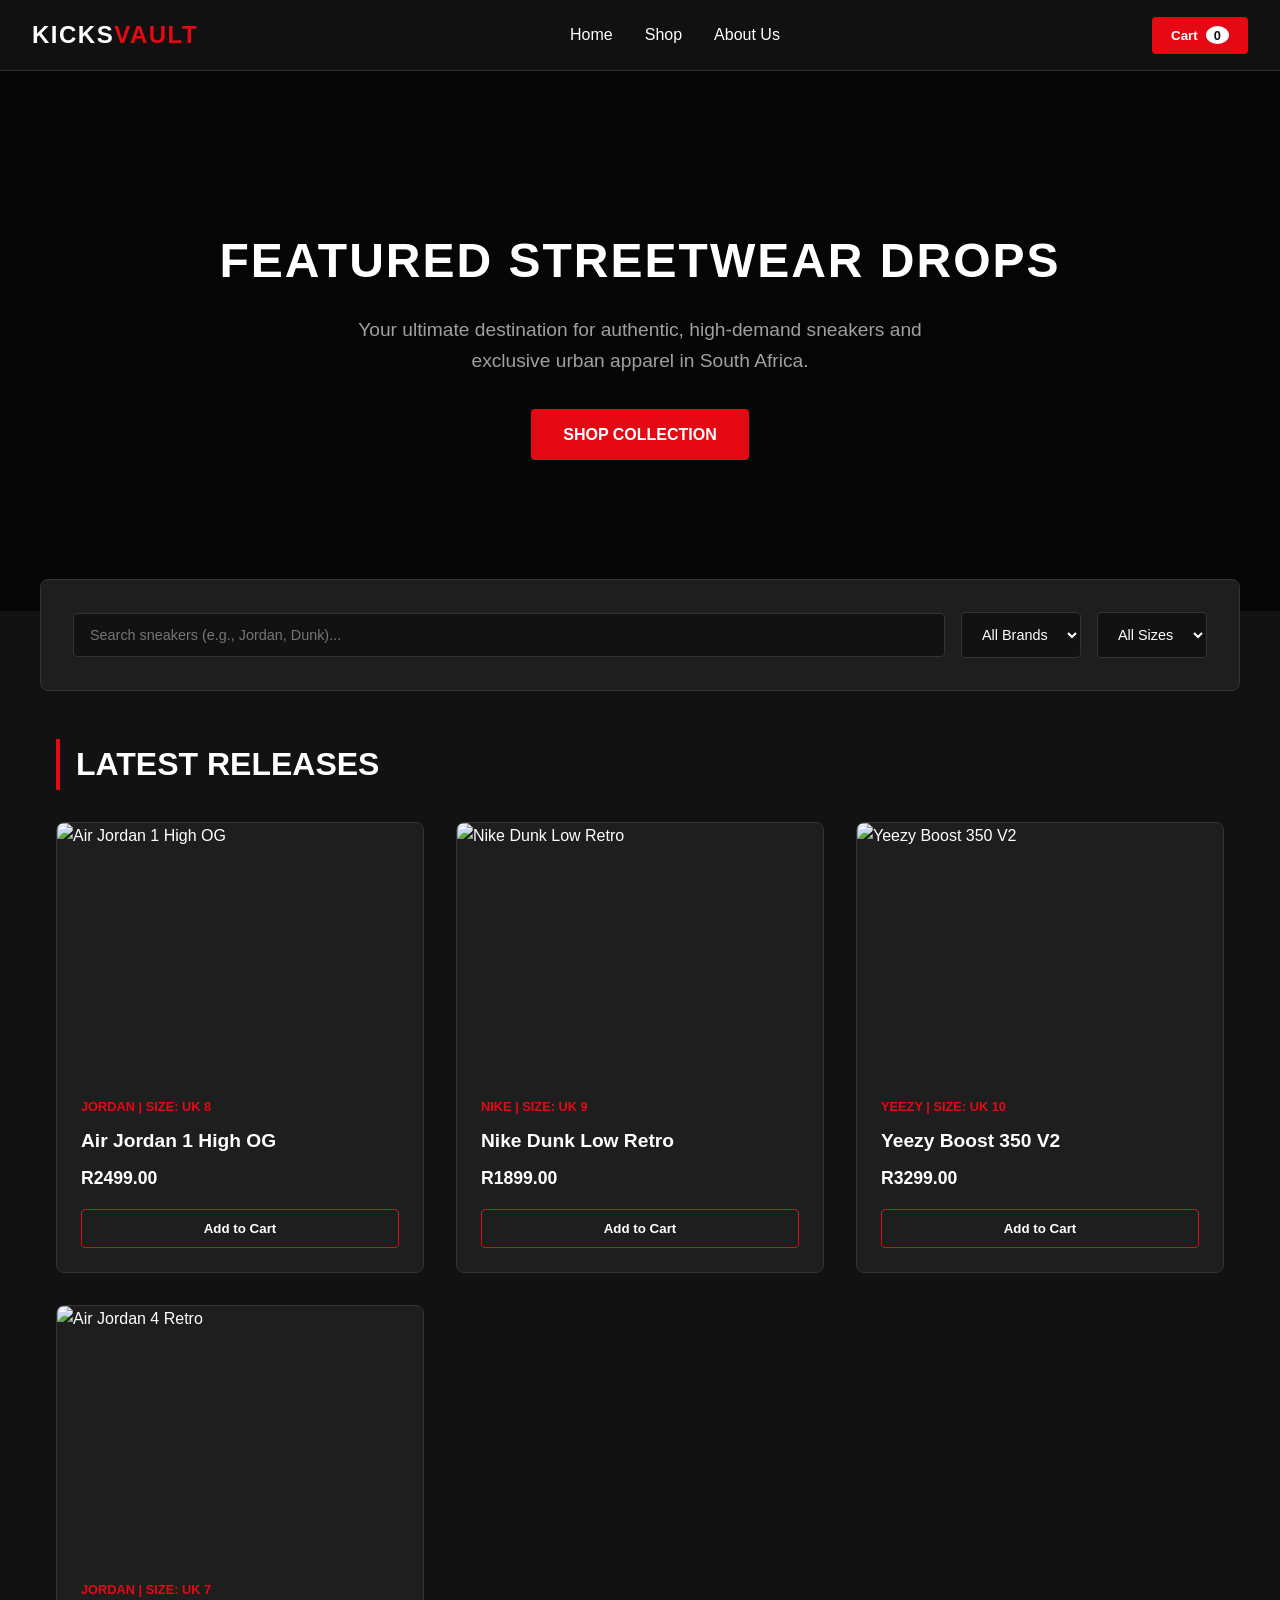
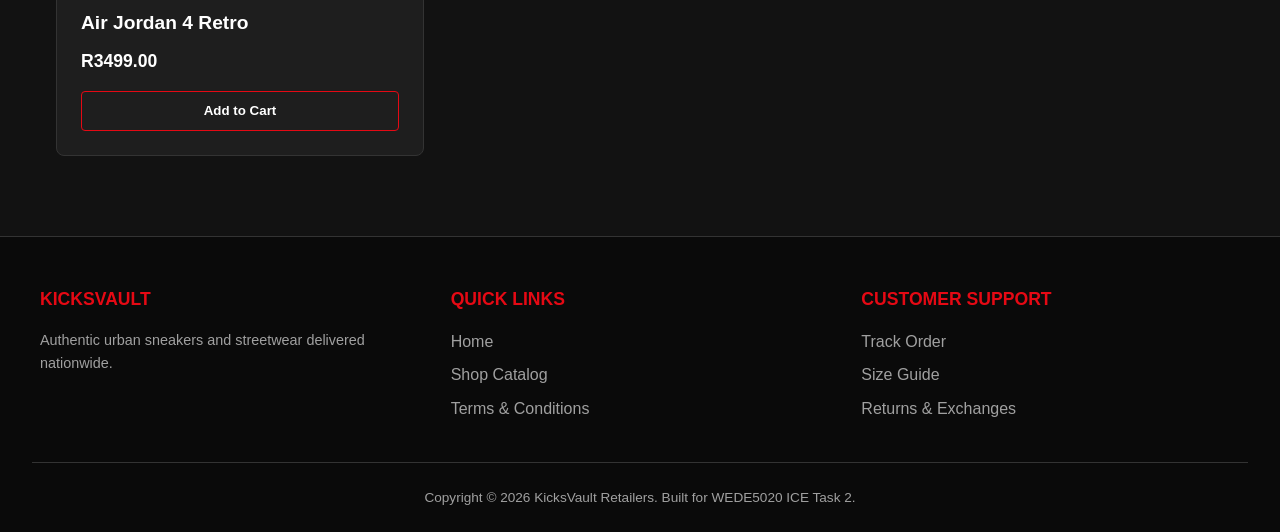
==== index.html @ b9f43020 "Add files via upload" ====
<!DOCTYPE html>
<html lang="en">
<head>
    <meta charset="UTF-8">
    <meta name="viewport" content="width=device-width, initial-scale=1.0">
    <title>KicksVault Retailers | Urban Streetwear & Sneakers</title>
    <!-- Link to external stylesheet -->
    <link rel="stylesheet" href="styles.css">
</head>
<body>

    <!-- HEADER NAVIGATION -->
    <header>
        <a href="#" class="logo">Kicks<span>Vault</span></a>
        <nav>
            <ul>
                <li><a href="#home">Home</a></li>
                <li><a href="#shop">Shop</a></li>
                <li><a href="#about">About Us</a></li>
            </ul>
        </nav>
        <div class="header-actions">
            <button class="cart-btn" id="openCart">
                Cart <span class="cart-badge" id="cartCount">0</span>
            </button>
        </div>
    </header>

    <!-- HERO SECTION -->
    <section class="hero" id="home">
        <h1>Featured Streetwear Drops</h1>
        <p>Your ultimate destination for authentic, high-demand sneakers and exclusive urban apparel in South Africa.</p>
        <a href="#shop" class="cta-btn">Shop Collection</a>
    </section>

    <!-- FILTER & SEARCH BAR -->
    <div class="controls-section">
        <input type="text" id="searchInput" class="search-input" placeholder="Search sneakers (e.g., Jordan, Dunk)...">
        <div class="filters-group">
            <select id="brandFilter" class="filter-select">
                <option value="all">All Brands</option>
                <option value="Nike">Nike</option>
                <option value="Jordan">Jordan</option>
                <option value="Yeezy">Yeezy</option>
            </select>
            <select id="sizeFilter" class="filter-select">
                <option value="all">All Sizes</option>
                <option value="UK 7">UK 7</option>
                <option value="UK 8">UK 8</option>
                <option value="UK 9">UK 9</option>
                <option value="UK 10">UK 10</option>
            </select>
        </div>
    </div>

    <!-- PRODUCT CATALOG GRID -->
    <section class="catalog-section" id="shop">
        <h2 class="section-title">Latest Releases</h2>
        <div class="product-grid" id="productGrid">
            <!-- Dynamically populated via JS -->
        </div>
    </section>

    <!-- SHOPPING CART MODAL -->
    <div class="modal" id="cartModal">
        <div class="modal-content">
            <span class="close-btn" id="closeCart">&times;</span>
            <h2>Your Shopping Cart</h2>
            <div class="cart-items" id="cartItems">
                <p style="color: var(--text-grey);">Your cart is currently empty.</p>
            </div>
            <div class="cart-total" id="cartTotal">Total: R0.00</div>
            <button class="checkout-btn" onclick="alert('Proceeding to PayFast simulated payment gateway...')">Checkout</button>
        </div>
    </div>

    <!-- FOOTER -->
    <footer>
        <div class="footer-grid">
            <div class="footer-col">
                <h4>KicksVault</h4>
                <p style="color: var(--text-grey); font-size: 0.9rem;">Authentic urban sneakers and streetwear delivered nationwide.</p>
            </div>
            <div class="footer-col">
                <h4>Quick Links</h4>
                <ul>
                    <li><a href="#home">Home</a></li>
                    <li><a href="#shop">Shop Catalog</a></li>
                    <li><a href="#">Terms & Conditions</a></li>
                </ul>
            </div>
            <div class="footer-col">
                <h4>Customer Support</h4>
                <ul>
                    <li><a href="#">Track Order</a></li>
                    <li><a href="#">Size Guide</a></li>
                    <li><a href="#">Returns & Exchanges</a></li>
                </ul>
            </div>
        </div>
        <div class="copyright">
            Copyright &copy; 2026 KicksVault Retailers. Built for WEDE5020 ICE Task 2.
        </div>
    </footer>

    <!-- Link to external JavaScript file -->
    <script src="script.js"></script>
</body>
</html>
---- styles.css ----
/* CSS RESET & VARIABLES */
* {
    margin: 0;
    padding: 0;
    box-sizing: border-box;
    font-family: 'Inter', 'Aptos', sans-serif;
}

:root {
    --bg-dark: #121212;
    --card-bg: #1e1e1e;
    --accent-red: #E50914;
    --text-white: #FFFFFF;
    --text-grey: #a0a0a0;
    --border-color: #333333;
}

body {
    background-color: var(--bg-dark);
    color: var(--text-white);
    line-height: 1.6;
}

/* HEADER & NAVIGATION */
header {
    position: sticky;
    top: 0;
    z-index: 1000;
    background-color: rgba(18, 18, 18, 0.95);
    backdrop-filter: blur(5px);
    border-bottom: 1px solid var(--border-color);
    padding: 1rem 2rem;
    display: flex;
    justify-content: space-between;
    align-items: center;
}

.logo {
    font-size: 1.5rem;
    font-weight: 800;
    letter-spacing: 1.5px;
    color: var(--text-white);
    text-decoration: none;
    text-transform: uppercase;
}

.logo span {
    color: var(--accent-red);
}

nav ul {
    display: flex;
    list-style: none;
    gap: 2rem;
}

nav a {
    color: var(--text-white);
    text-decoration: none;
    font-weight: 500;
    transition: color 0.3s ease;
}

nav a:hover {
    color: var(--accent-red);
}

.header-actions {
    display: flex;
    align-items: center;
    gap: 1.5rem;
}

.cart-btn {
    background-color: var(--accent-red);
    color: var(--text-white);
    border: none;
    padding: 0.6rem 1.2rem;
    border-radius: 4px;
    font-weight: 600;
    cursor: pointer;
    display: flex;
    align-items: center;
    gap: 0.5rem;
    transition: transform 0.2s ease, background-color 0.2s ease;
}

.cart-btn:hover {
    background-color: #b80710;
    transform: translateY(-2px);
}

.cart-badge {
    background-color: var(--text-white);
    color: var(--bg-dark);
    border-radius: 50%;
    padding: 0.1rem 0.5rem;
    font-size: 0.8rem;
    font-weight: bold;
}

/* HERO SECTION */
.hero {
    height: 60vh;
    background: linear-gradient(rgba(0, 0, 0, 0.7), rgba(0, 0, 0, 0.7)), url('https://images.unsplash.com/photo-1552346154-21d32810aba3?auto=format&fit=crop&w=1200&q=80') center/cover no-repeat;
    display: flex;
    flex-direction: column;
    justify-content: center;
    align-items: center;
    text-align: center;
    padding: 0 1rem;
}

.hero h1 {
    font-size: 3rem;
    font-weight: 900;
    text-transform: uppercase;
    letter-spacing: 2px;
    margin-bottom: 1rem;
}

.hero p {
    font-size: 1.2rem;
    color: var(--text-grey);
    margin-bottom: 2rem;
    max-width: 600px;
}

.cta-btn {
    background-color: var(--accent-red);
    color: var(--text-white);
    padding: 0.8rem 2rem;
    font-size: 1rem;
    font-weight: 700;
    text-transform: uppercase;
    text-decoration: none;
    border-radius: 4px;
    transition: background-color 0.3s ease;
}

.cta-btn:hover {
    background-color: #b80710;
}

/* FILTER & SEARCH BAR */
.controls-section {
    padding: 2rem;
    max-width: 1200px;
    margin: 0 auto;
    display: flex;
    flex-wrap: wrap;
    gap: 1rem;
    justify-content: space-between;
    align-items: center;
    background-color: var(--card-bg);
    border-radius: 8px;
    margin-top: -2rem;
    position: relative;
    z-index: 10;
    border: 1px solid var(--border-color);
}

.search-input, .filter-select {
    background-color: var(--bg-dark);
    color: var(--text-white);
    border: 1px solid var(--border-color);
    padding: 0.8rem 1rem;
    border-radius: 4px;
    font-size: 0.9rem;
    outline: none;
}

.search-input {
    flex: 1;
    min-width: 250px;
}

.filters-group {
    display: flex;
    gap: 1rem;
    flex-wrap: wrap;
}

/* PRODUCT GRID */
.catalog-section {
    max-width: 1200px;
    margin: 3rem auto;
    padding: 0 1rem;
}

.section-title {
    font-size: 2rem;
    text-transform: uppercase;
    margin-bottom: 2rem;
    border-left: 4px solid var(--accent-red);
    padding-left: 1rem;
}

.product-grid {
    display: grid;
    grid-template-columns: repeat(auto-fill, minmax(300px, 1fr));
    gap: 2rem;
}

.product-card {
    background-color: var(--card-bg);
    border-radius: 8px;
    border: 1px solid var(--border-color);
    overflow: hidden;
    display: flex;
    flex-direction: column;
    transition: transform 0.3s ease, border-color 0.3s ease;
}

.product-card:hover {
    transform: translateY(-5px);
    border-color: var(--accent-red);
}

.product-img {
    width: 100%;
    height: 250px;
    object-fit: cover;
    cursor: pointer;
}

.product-info {
    padding: 1.5rem;
    display: flex;
    flex-direction: column;
    flex-grow: 1;
}

.product-brand {
    font-size: 0.8rem;
    text-transform: uppercase;
    color: var(--accent-red);
    font-weight: 700;
}

.product-title {
    font-size: 1.2rem;
    font-weight: 700;
    margin: 0.5rem 0;
}

.product-price {
    font-size: 1.1rem;
    font-weight: 600;
    color: var(--text-white);
    margin-bottom: 1rem;
}

.add-to-cart-btn {
    margin-top: auto;
    background-color: transparent;
    color: var(--text-white);
    border: 1px solid var(--accent-red);
    padding: 0.7rem;
    border-radius: 4px;
    font-weight: 600;
    cursor: pointer;
    transition: background-color 0.3s ease, color 0.3s ease;
}

.add-to-cart-btn:hover {
    background-color: var(--accent-red);
}

/* MODAL WINDOWS (Cart & Gallery) */
.modal {
    display: none;
    position: fixed;
    top: 0;
    left: 0;
    width: 100%;
    height: 100%;
    background-color: rgba(0, 0, 0, 0.85);
    z-index: 2000;
    justify-content: center;
    align-items: center;
}

.modal.active {
    display: flex;
}

.modal-content {
    background-color: var(--card-bg);
    border: 1px solid var(--border-color);
    border-radius: 8px;
    width: 90%;
    max-width: 600px;
    padding: 2rem;
    position: relative;
    max-height: 85vh;
    overflow-y: auto;
}

.close-btn {
    position: absolute;
    top: 1rem;
    right: 1.5rem;
    font-size: 1.8rem;
    color: var(--text-grey);
    cursor: pointer;
}

.close-btn:hover {
    color: var(--text-white);
}

.cart-items {
    margin: 1.5rem 0;
}

.cart-item {
    display: flex;
    justify-content: space-between;
    align-items: center;
    padding: 0.8rem 0;
    border-bottom: 1px solid var(--border-color);
}

.cart-total {
    font-size: 1.3rem;
    font-weight: 800;
    text-align: right;
    margin-top: 1rem;
}

.checkout-btn {
    width: 100%;
    background-color: var(--accent-red);
    color: var(--text-white);
    border: none;
    padding: 0.9rem;
    font-weight: 700;
    border-radius: 4px;
    cursor: pointer;
    margin-top: 1rem;
    text-transform: uppercase;
}

/* FOOTER */
footer {
    background-color: #0a0a0a;
    border-top: 1px solid var(--border-color);
    padding: 3rem 2rem 1.5rem;
    margin-top: 5rem;
}

.footer-grid {
    max-width: 1200px;
    margin: 0 auto;
    display: grid;
    grid-template-columns: repeat(auto-fit, minmax(200px, 1fr));
    gap: 2rem;
    margin-bottom: 2rem;
}

.footer-col h4 {
    font-size: 1.1rem;
    margin-bottom: 1rem;
    color: var(--accent-red);
    text-transform: uppercase;
}

.footer-col ul {
    list-style: none;
}

.footer-col a {
    color: var(--text-grey);
    text-decoration: none;
    display: block;
    margin-bottom: 0.5rem;
}

.footer-col a:hover {
    color: var(--text-white);
}

.copyright {
    text-align: center;
    color: var(--text-grey);
    font-size: 0.85rem;
    border-top: 1px solid var(--border-color);
    padding-top: 1.5rem;
}
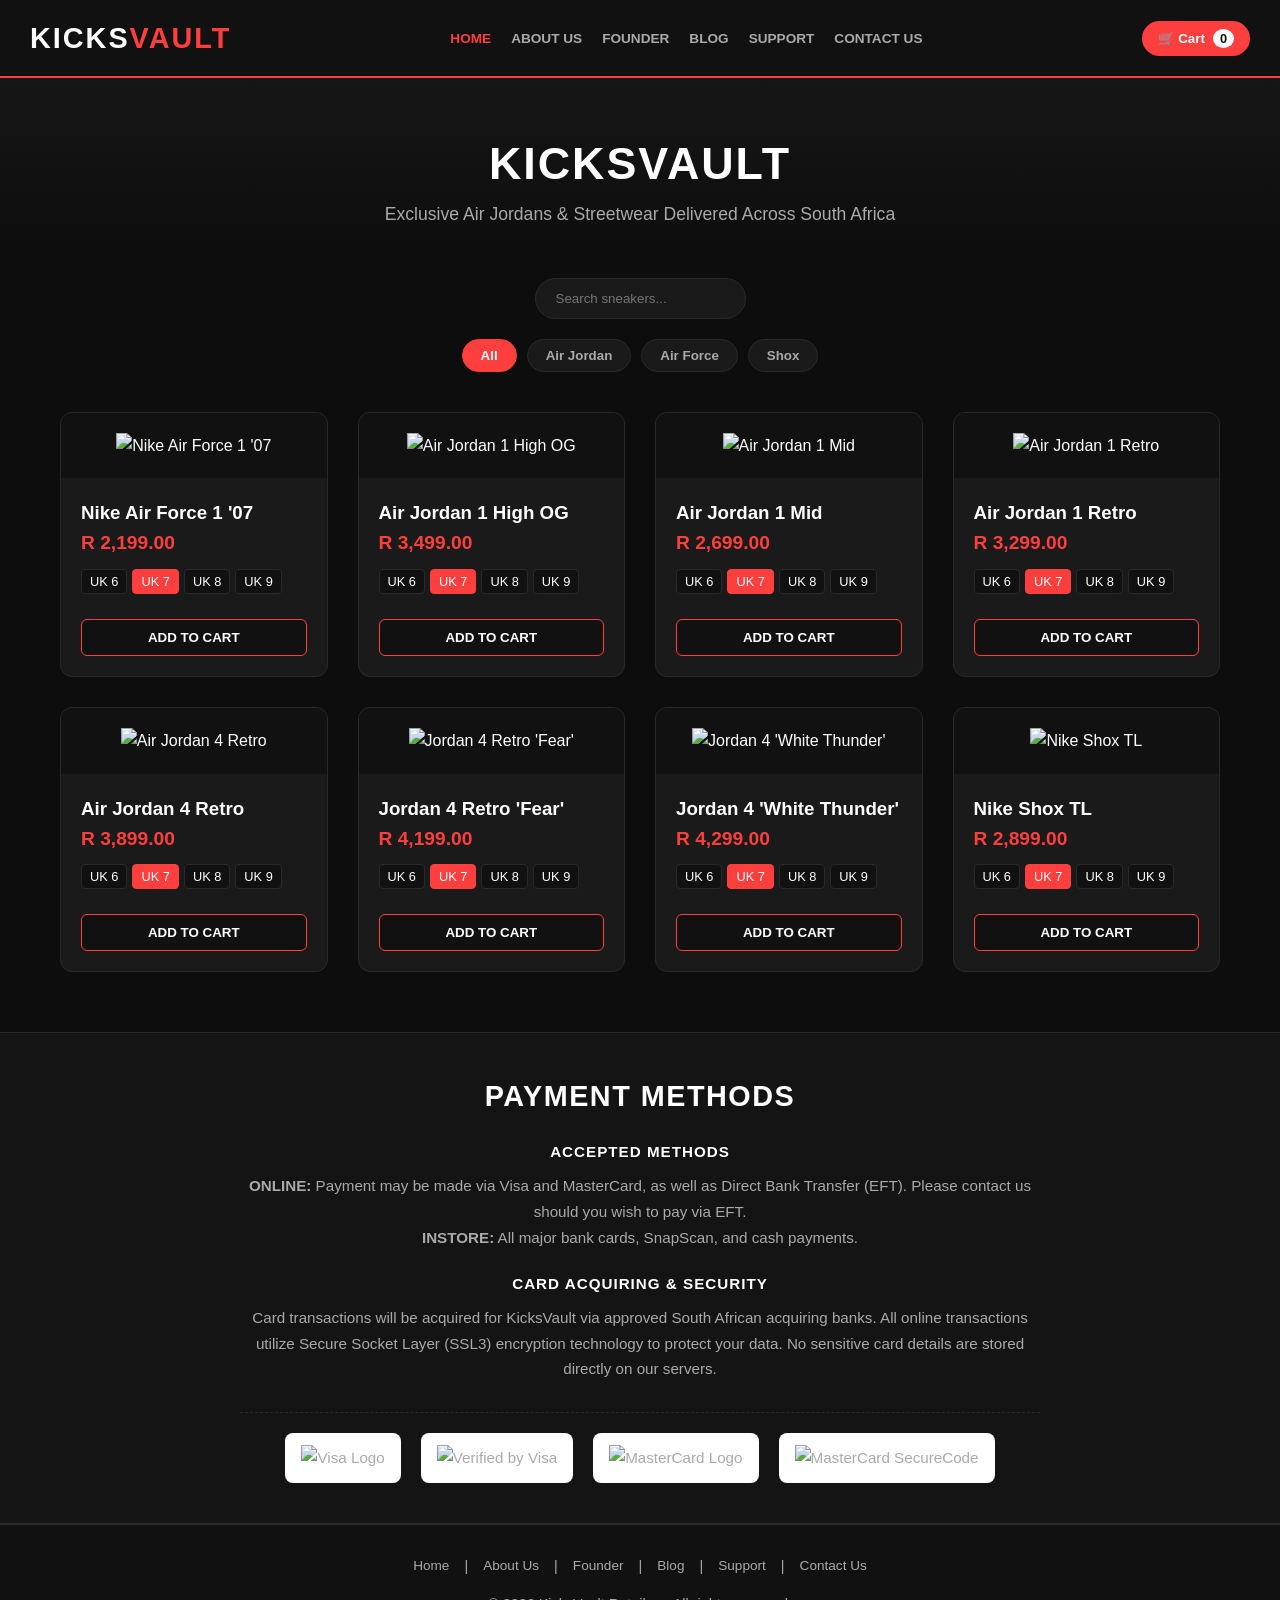
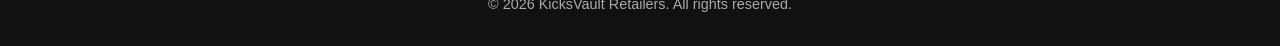
==== commit dd065137: "Add files via upload" ====
--- a/index.html
+++ b/index.html
@@ -1,109 +1,389 @@
 <!DOCTYPE html>
 <html lang="en">
 <head>
-    <meta charset="UTF-8">
-    <meta name="viewport" content="width=device-width, initial-scale=1.0">
-    <title>KicksVault Retailers | Urban Streetwear & Sneakers</title>
-    <!-- Link to external stylesheet -->
-    <link rel="stylesheet" href="styles.css">
+  <meta charset="UTF-8">
+  <meta name="viewport" content="width=device-width, initial-scale=1.0">
+  <title>KicksVault | SA's Premier Sneaker Destination</title>
+  <style>
+    :root {
+      --primary: #111111;
+      --accent: #ff3e3e;
+      --bg: #0d0d0d;
+      --card-bg: #1a1a1a;
+      --text: #ffffff;
+      --text-muted: #aaaaaa;
+      --border: #2a2a2a;
+    }
+
+    * { box-sizing: border-box; margin: 0; padding: 0; }
+
+    body {
+      font-family: 'Segoe UI', Tahoma, Geneva, Verdana, sans-serif;
+      background-color: var(--bg);
+      color: var(--text);
+      line-height: 1.6;
+      display: flex;
+      flex-direction: column;
+      min-height: 100vh;
+    }
+
+    nav {
+      background-color: var(--primary);
+      border-bottom: 2px solid var(--accent);
+      position: sticky;
+      top: 0;
+      z-index: 100;
+      padding: 15px 30px;
+      display: flex;
+      justify-content: space-between;
+      align-items: center;
+    }
+
+    .logo { font-size: 1.8rem; font-weight: 900; letter-spacing: 2px; text-transform: uppercase; color: var(--text); }
+    .logo span { color: var(--accent); }
+
+    nav ul { display: flex; list-style: none; gap: 20px; }
+
+    nav a {
+      color: var(--text-muted);
+      text-decoration: none;
+      font-weight: 600;
+      text-transform: uppercase;
+      font-size: 0.85rem;
+      transition: color 0.2s ease;
+    }
+
+    nav a:hover, nav a.active { color: var(--accent); }
+
+    .cart-btn-nav {
+      background: var(--accent);
+      color: #fff;
+      border: none;
+      padding: 8px 16px;
+      border-radius: 30px;
+      font-weight: bold;
+      cursor: pointer;
+      display: flex;
+      align-items: center;
+      gap: 8px;
+    }
+
+    .cart-badge { background: #fff; color: var(--primary); border-radius: 50%; padding: 2px 7px; font-size: 0.8rem; }
+
+    header {
+      text-align: center;
+      padding: 50px 20px 30px;
+      background: linear-gradient(180deg, #161616 0%, var(--bg) 100%);
+    }
+
+    header h1 { font-size: 2.8rem; text-transform: uppercase; letter-spacing: 2px; }
+    header p { color: var(--text-muted); font-size: 1.1rem; }
+
+    main { flex: 1; }
+
+    .controls-container {
+      max-width: 1200px;
+      margin: 20px auto 40px;
+      padding: 0 20px;
+      display: flex;
+      flex-direction: column;
+      gap: 20px;
+      align-items: center;
+    }
+
+    .search-box input {
+      width: 100%;
+      max-width: 500px;
+      padding: 12px 20px;
+      background: var(--card-bg);
+      border: 1px solid var(--border);
+      border-radius: 30px;
+      color: var(--text);
+      outline: none;
+    }
+
+    .categories { display: flex; gap: 10px; flex-wrap: wrap; justify-content: center; }
+
+    .cat-btn {
+      background: var(--card-bg);
+      color: var(--text-muted);
+      border: 1px solid var(--border);
+      padding: 8px 18px;
+      border-radius: 20px;
+      cursor: pointer;
+      font-weight: 600;
+    }
+
+    .cat-btn.active { background: var(--accent); color: #fff; border-color: var(--accent); }
+
+    .container { max-width: 1200px; margin: 0 auto 60px; padding: 0 20px; }
+    .grid { display: grid; grid-template-columns: repeat(auto-fill, minmax(250px, 1fr)); gap: 30px; }
+
+    .card {
+      background: var(--card-bg);
+      border-radius: 12px;
+      border: 1px solid var(--border);
+      overflow: hidden;
+      display: flex;
+      flex-direction: column;
+      justify-content: space-between;
+    }
+
+    .card-img-wrapper { background: #111; padding: 20px; text-align: center; }
+    .card img { width: 100%; height: 180px; object-fit: contain; }
+    .card-content { padding: 20px; flex-grow: 1; display: flex; flex-direction: column; justify-content: space-between; }
+    .price { font-size: 1.2rem; font-weight: 800; color: var(--accent); margin-bottom: 10px; }
+
+    .size-btn {
+      background: #111;
+      border: 1px solid var(--border);
+      color: var(--text);
+      padding: 4px 8px;
+      font-size: 0.8rem;
+      border-radius: 4px;
+      cursor: pointer;
+    }
+
+    .size-btn.selected { border-color: var(--accent); background: var(--accent); color: #fff; }
+
+    .add-to-cart-btn {
+      width: 100%;
+      background: var(--primary);
+      border: 1px solid var(--accent);
+      color: #fff;
+      padding: 10px 0;
+      border-radius: 6px;
+      font-weight: bold;
+      text-transform: uppercase;
+      cursor: pointer;
+      margin-top: 15px;
+    }
+
+    .add-to-cart-btn:hover { background: var(--accent); }
+
+    .cart-overlay {
+      position: fixed; top: 0; left: 0; width: 100%; height: 100%;
+      background: rgba(0,0,0,0.7); display: none; z-index: 200;
+    }
+
+    .cart-sidebar {
+      position: fixed; top: 0; right: -400px; width: 100%; max-width: 400px; height: 100%;
+      background: var(--card-bg); z-index: 201; display: flex; flex-direction: column;
+      transition: right 0.3s ease;
+    }
+
+    .cart-sidebar.open { right: 0; }
+    .cart-header { padding: 20px; border-bottom: 1px solid var(--border); display: flex; justify-content: space-between; }
+    .cart-items { flex-grow: 1; overflow-y: auto; padding: 20px; }
+    .cart-footer { padding: 20px; border-top: 1px solid var(--border); background: #111; }
+
+    /* PAYMENT SECTION STYLES */
+    .payment-section {
+      background: #141414;
+      border-top: 1px solid var(--border);
+      border-bottom: 1px solid var(--border);
+      padding: 40px 20px;
+      text-align: center;
+    }
+
+    .payment-section h2 { font-size: 1.8rem; text-transform: uppercase; letter-spacing: 1.5px; margin-bottom: 20px; color: #fff; }
+    .payment-content { max-width: 800px; margin: 0 auto; font-size: 0.95rem; color: var(--text-muted); line-height: 1.7; }
+    .payment-subheading { font-weight: 800; color: #fff; text-transform: uppercase; margin-top: 20px; margin-bottom: 8px; letter-spacing: 1px; }
+
+    .payment-logos {
+      display: flex; justify-content: center; align-items: center; gap: 20px;
+      flex-wrap: wrap; margin-top: 30px; padding-top: 20px; border-top: 1px dashed var(--border);
+    }
+
+    .payment-badge {
+      background: #ffffff; padding: 8px 16px; border-radius: 8px;
+      display: flex; align-items: center; justify-content: center; min-width: 110px; height: 50px;
+    }
+
+    .payment-badge img { max-height: 30px; width: auto; object-fit: contain; }
+
+    footer {
+      text-align: center; padding: 30px; background-color: var(--primary);
+      color: var(--text-muted); border-top: 1px solid var(--border); font-size: 0.9rem; margin-top: auto;
+    }
+    .footer-links { display: flex; justify-content: center; gap: 15px; margin-bottom: 15px; flex-wrap: wrap; }
+    .footer-links a { color: var(--text-muted); text-decoration: none; font-size: 0.85rem; }
+    .footer-links a:hover { color: var(--accent); }
+  </style>
 </head>
 <body>
 
-    <!-- HEADER NAVIGATION -->
-    <header>
-        <a href="#" class="logo">Kicks<span>Vault</span></a>
-        <nav>
-            <ul>
-                <li><a href="#home">Home</a></li>
-                <li><a href="#shop">Shop</a></li>
-                <li><a href="#about">About Us</a></li>
-            </ul>
-        </nav>
-        <div class="header-actions">
-            <button class="cart-btn" id="openCart">
-                Cart <span class="cart-badge" id="cartCount">0</span>
-            </button>
-        </div>
-    </header>
-
-    <!-- HERO SECTION -->
-    <section class="hero" id="home">
-        <h1>Featured Streetwear Drops</h1>
-        <p>Your ultimate destination for authentic, high-demand sneakers and exclusive urban apparel in South Africa.</p>
-        <a href="#shop" class="cta-btn">Shop Collection</a>
-    </section>
-
-    <!-- FILTER & SEARCH BAR -->
-    <div class="controls-section">
-        <input type="text" id="searchInput" class="search-input" placeholder="Search sneakers (e.g., Jordan, Dunk)...">
-        <div class="filters-group">
-            <select id="brandFilter" class="filter-select">
-                <option value="all">All Brands</option>
-                <option value="Nike">Nike</option>
-                <option value="Jordan">Jordan</option>
-                <option value="Yeezy">Yeezy</option>
-            </select>
-            <select id="sizeFilter" class="filter-select">
-                <option value="all">All Sizes</option>
-                <option value="UK 7">UK 7</option>
-                <option value="UK 8">UK 8</option>
-                <option value="UK 9">UK 9</option>
-                <option value="UK 10">UK 10</option>
-            </select>
-        </div>
-    </div>
-
-    <!-- PRODUCT CATALOG GRID -->
-    <section class="catalog-section" id="shop">
-        <h2 class="section-title">Latest Releases</h2>
-        <div class="product-grid" id="productGrid">
-            <!-- Dynamically populated via JS -->
-        </div>
-    </section>
-
-    <!-- SHOPPING CART MODAL -->
-    <div class="modal" id="cartModal">
-        <div class="modal-content">
-            <span class="close-btn" id="closeCart">&times;</span>
-            <h2>Your Shopping Cart</h2>
-            <div class="cart-items" id="cartItems">
-                <p style="color: var(--text-grey);">Your cart is currently empty.</p>
+  <nav>
+    <div class="logo">Kicks<span>Vault</span></div>
+    <ul>
+      <li><a href="index.html" class="active">Home</a></li>
+      <li><a href="about.html">About Us</a></li>
+      <li><a href="founder.html">Founder</a></li>
+      <li><a href="blog.html">Blog</a></li>
+      <li><a href="support.html">Support</a></li>
+      <li><a href="contact.html">Contact Us</a></li>
+    </ul>
+    <button class="cart-btn-nav" onclick="toggleCart()">
+      🛒 Cart <span class="cart-badge" id="cart-count">0</span>
+    </button>
+  </nav>
+
+  <header>
+    <h1>KicksVault</h1>
+    <p>Exclusive Air Jordans & Streetwear Delivered Across South Africa</p>
+  </header>
+
+  <main>
+    <div class="controls-container">
+      <div class="search-box">
+        <input type="text" id="search-input" placeholder="Search sneakers..." oninput="filterProducts()">
+      </div>
+      <div class="categories">
+        <button class="cat-btn active" onclick="setCategory('all', this)">All</button>
+        <button class="cat-btn" onclick="setCategory('jordan', this)">Air Jordan</button>
+        <button class="cat-btn" onclick="setCategory('airforce', this)">Air Force</button>
+        <button class="cat-btn" onclick="setCategory('shox', this)">Shox</button>
+      </div>
+    </div>
+
+    <div class="container">
+      <div class="grid" id="product-grid"></div>
+    </div>
+  </main>
+
+  <div class="cart-overlay" id="cart-overlay" onclick="toggleCart()"></div>
+  <div class="cart-sidebar" id="cart-sidebar">
+    <div class="cart-header">
+      <h3>Your Cart</h3>
+      <button style="background:none; border:none; color:#fff; font-size:1.5rem; cursor:pointer;" onclick="toggleCart()">&times;</button>
+    </div>
+    <div class="cart-items" id="cart-items"></div>
+    <div class="cart-footer">
+      <div style="display:flex; justify-content:space-between; font-weight:bold; margin-bottom:15px;">
+        <span>Total:</span>
+        <span id="cart-total-price">R 0.00</span>
+      </div>
+      <button style="width:100%; background:var(--accent); color:#fff; border:none; padding:12px; font-weight:bold; cursor:pointer;" onclick="alert('Proceeding to checkout...')">Checkout</button>
+    </div>
+  </div>
+
+  <!-- PAYMENT METHODS & SECURITY SECTION -->
+  <section class="payment-section">
+    <h2>Payment Methods</h2>
+    <div class="payment-content">
+      <div class="payment-subheading">Accepted Methods</div>
+      <p>
+        <strong>ONLINE:</strong> Payment may be made via Visa and MasterCard, as well as Direct Bank Transfer (EFT). Please contact us should you wish to pay via EFT.<br>
+        <strong>INSTORE:</strong> All major bank cards, SnapScan, and cash payments.
+      </p>
+
+      <div class="payment-subheading">Card Acquiring & Security</div>
+      <p>
+        Card transactions will be acquired for KicksVault via approved South African acquiring banks. All online transactions utilize Secure Socket Layer (SSL3) encryption technology to protect your data. No sensitive card details are stored directly on our servers.
+      </p>
+
+      <div class="payment-logos">
+        <div class="payment-badge"><img src="https://upload.wikimedia.org/wikipedia/commons/5/5e/Visa_Inc._logo.svg" alt="Visa Logo"></div>
+        <div class="payment-badge"><img src="https://upload.wikimedia.org/wikipedia/commons/e/e0/Verified_by_Visa_logo.svg" alt="Verified by Visa"></div>
+        <div class="payment-badge"><img src="https://upload.wikimedia.org/wikipedia/commons/2/2a/Mastercard-logo.svg" alt="MasterCard Logo"></div>
+        <div class="payment-badge"><img src="https://upload.wikimedia.org/wikipedia/commons/b/b7/MasterCard_Logo.svg" alt="MasterCard SecureCode"></div>
+      </div>
+    </div>
+  </section>
+
+  <footer>
+    <div class="footer-links">
+      <a href="index.html">Home</a> |
+      <a href="about.html">About Us</a> |
+      <a href="founder.html">Founder</a> |
+      <a href="blog.html">Blog</a> |
+      <a href="support.html">Support</a> |
+      <a href="contact.html">Contact Us</a>
+    </div>
+    <p>&copy; 2026 KicksVault Retailers. All rights reserved.</p>
+  </footer>
+
+  <script>
+    const products = [
+      { id: 1, name: "Nike Air Force 1 '07", category: "airforce", price: 2199, image: "images/af1.jpg" },
+      { id: 2, name: "Air Jordan 1 High OG", category: "jordan", price: 3499, image: "images/jordan1-high.jpg" },
+      { id: 3, name: "Air Jordan 1 Mid", category: "jordan", price: 2699, image: "images/jordan1-mid.jpg" },
+      { id: 4, name: "Air Jordan 1 Retro", category: "jordan", price: 3299, image: "images/jordan1-retro.jpg" },
+      { id: 5, name: "Air Jordan 4 Retro", category: "jordan", price: 3899, image: "images/jordan4-retro.jpg" },
+      { id: 6, name: "Jordan 4 Retro 'Fear'", category: "jordan", price: 4199, image: "images/jordan4-fear.jpg" },
+      { id: 7, name: "Jordan 4 'White Thunder'", category: "jordan", price: 4299, image: "images/jordan4-white-thunder.jpg" },
+      { id: 8, name: "Nike Shox TL", category: "shox", price: 2899, image: "images/nike-shox-tl.jpg" }
+    ];
+
+    let currentCategory = 'all';
+    let selectedSizes = {};
+    let cart = [];
+
+    function renderProducts() {
+      const grid = document.getElementById('product-grid');
+      const searchInput = document.getElementById('search-input');
+      const searchTerm = searchInput ? searchInput.value.toLowerCase() : '';
+      grid.innerHTML = '';
+
+      const filtered = products.filter(p => {
+        const matchesCategory = currentCategory === 'all' || p.category === currentCategory;
+        const matchesSearch = p.name.toLowerCase().includes(searchTerm);
+        return matchesCategory && matchesSearch;
+      });
+
+      filtered.forEach(product => {
+        if (!selectedSizes[product.id]) selectedSizes[product.id] = 'UK 7';
+
+        const card = document.createElement('div');
+        card.className = 'card';
+        card.innerHTML = `
+          <div class="card-img-wrapper"><img src="${product.image}" alt="${product.name}"></div>
+          <div class="card-content">
+            <div>
+              <h3>${product.name}</h3>
+              <div class="price">R ${product.price.toLocaleString('en-ZA')}.00</div>
+              <div style="display:flex; gap:5px; margin-bottom:10px;">
+                ${['UK 6', 'UK 7', 'UK 8', 'UK 9'].map(size => `
+                  <button class="size-btn ${selectedSizes[product.id] === size ? 'selected' : ''}" onclick="selectSize(${product.id}, '${size}')">${size}</button>
+                `).join('')}
+              </div>
             </div>
-            <div class="cart-total" id="cartTotal">Total: R0.00</div>
-            <button class="checkout-btn" onclick="alert('Proceeding to PayFast simulated payment gateway...')">Checkout</button>
-        </div>
-    </div>
-
-    <!-- FOOTER -->
-    <footer>
-        <div class="footer-grid">
-            <div class="footer-col">
-                <h4>KicksVault</h4>
-                <p style="color: var(--text-grey); font-size: 0.9rem;">Authentic urban sneakers and streetwear delivered nationwide.</p>
-            </div>
-            <div class="footer-col">
-                <h4>Quick Links</h4>
-                <ul>
-                    <li><a href="#home">Home</a></li>
-                    <li><a href="#shop">Shop Catalog</a></li>
-                    <li><a href="#">Terms & Conditions</a></li>
-                </ul>
-            </div>
-            <div class="footer-col">
-                <h4>Customer Support</h4>
-                <ul>
-                    <li><a href="#">Track Order</a></li>
-                    <li><a href="#">Size Guide</a></li>
-                    <li><a href="#">Returns & Exchanges</a></li>
-                </ul>
-            </div>
-        </div>
-        <div class="copyright">
-            Copyright &copy; 2026 KicksVault Retailers. Built for WEDE5020 ICE Task 2.
-        </div>
-    </footer>
-
-    <!-- Link to external JavaScript file -->
-    <script src="script.js"></script>
+            <button class="add-to-cart-btn" onclick="addToCart(${product.id})">Add To Cart</button>
+          </div>
+        `;
+        grid.appendChild(card);
+      });
+    }
+
+    function selectSize(id, size) { selectedSizes[id] = size; renderProducts(); }
+    function setCategory(cat, btn) {
+      currentCategory = cat;
+      document.querySelectorAll('.cat-btn').forEach(b => b.classList.remove('active'));
+      btn.classList.add('active');
+      renderProducts();
+    }
+    function filterProducts() { renderProducts(); }
+    function addToCart(id) {
+      const p = products.find(x => x.id === id);
+      cart.push({ ...p, size: selectedSizes[id] });
+      updateCart();
+      toggleCart(true);
+    }
+    function updateCart() {
+      document.getElementById('cart-count').textContent = cart.length;
+      const container = document.getElementById('cart-items');
+      container.innerHTML = cart.map(i => `<div style="padding:10px; border-bottom:1px solid #333;"><strong>${i.name}</strong> - ${i.size} - R${i.price}</div>`).join('');
+      const total = cart.reduce((acc, i) => acc + i.price, 0);
+      document.getElementById('cart-total-price').textContent = `R ${total.toLocaleString('en-ZA')}.00`;
+    }
+    function toggleCart(force) {
+      const s = document.getElementById('cart-sidebar');
+      const o = document.getElementById('cart-overlay');
+      if (force || !s.classList.contains('open')) { s.classList.add('open'); o.style.display = 'block'; }
+      else { s.classList.remove('open'); o.style.display = 'none'; }
+    }
+
+    document.addEventListener('DOMContentLoaded', renderProducts);
+  </script>
 </body>
 </html>
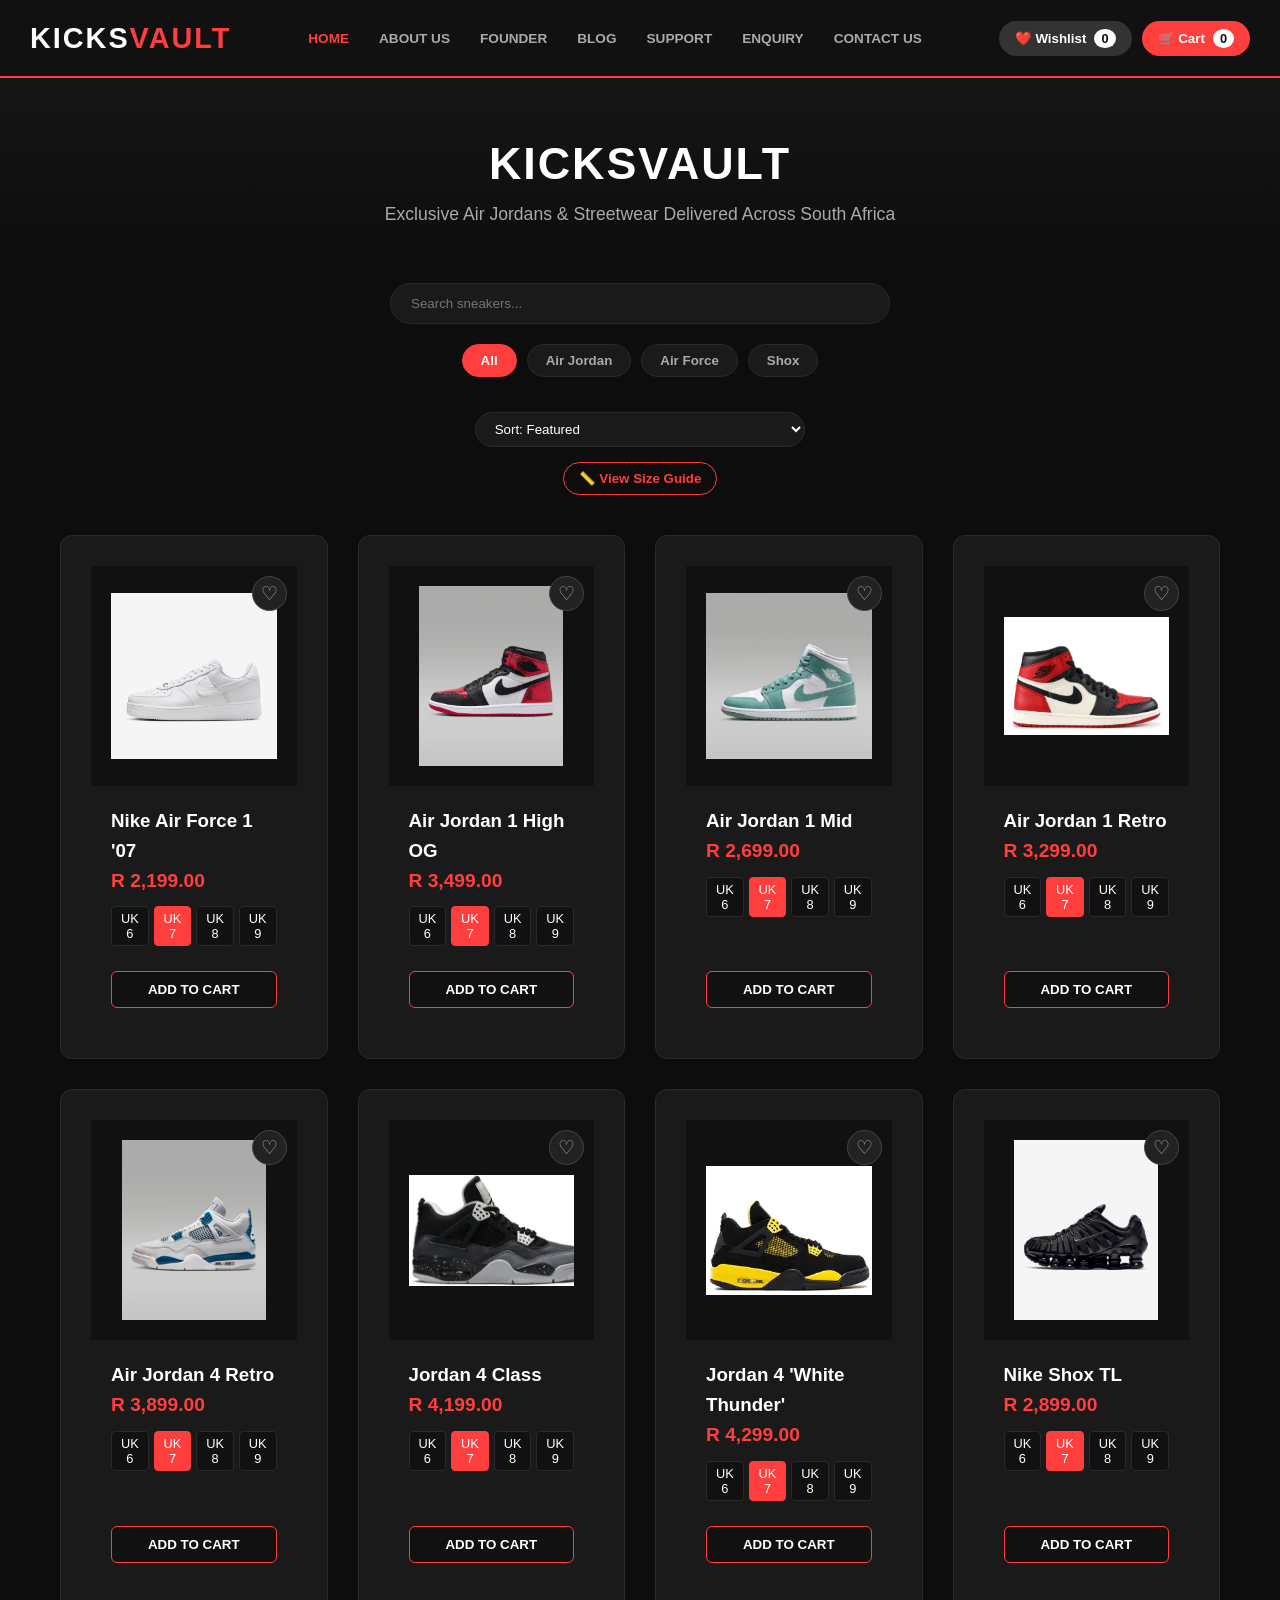
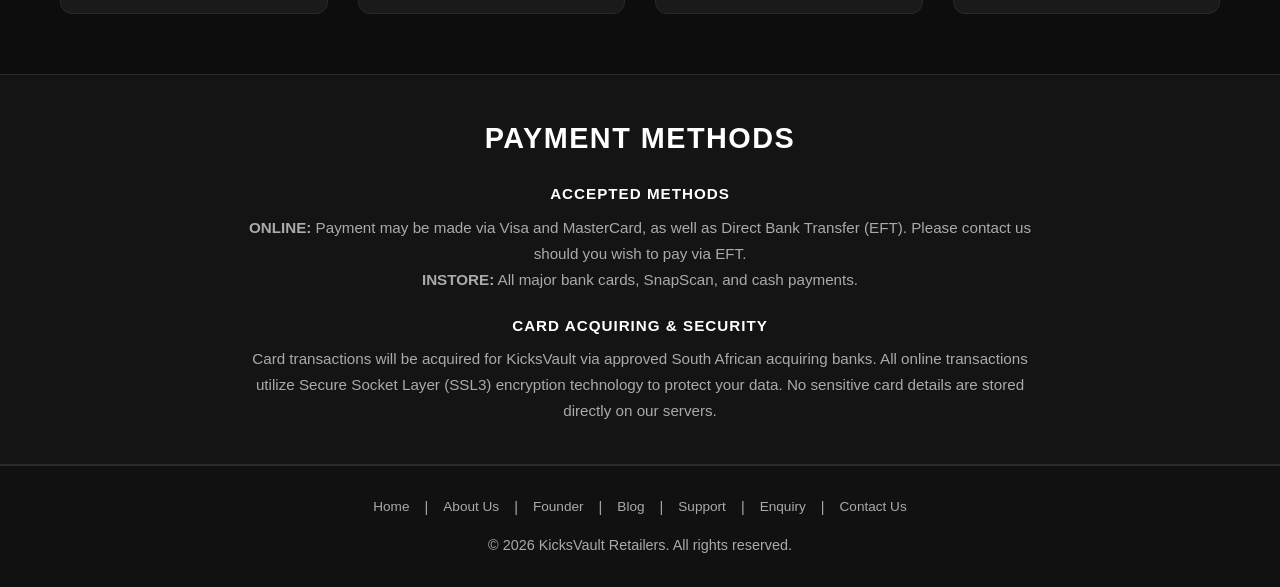
==== commit 6c50ba3c: "Final Part 3 Submission: Fixed mobile responsiveness, added checkout flow, and updated README with s" ====
--- a/index.html
+++ b/index.html
@@ -1,389 +1,159 @@
-<!DOCTYPE html>
-<html lang="en">
-<head>
-  <meta charset="UTF-8">
-  <meta name="viewport" content="width=device-width, initial-scale=1.0">
-  <title>KicksVault | SA's Premier Sneaker Destination</title>
-  <style>
-    :root {
-      --primary: #111111;
-      --accent: #ff3e3e;
-      --bg: #0d0d0d;
-      --card-bg: #1a1a1a;
-      --text: #ffffff;
-      --text-muted: #aaaaaa;
-      --border: #2a2a2a;
-    }
-
-    * { box-sizing: border-box; margin: 0; padding: 0; }
-
-    body {
-      font-family: 'Segoe UI', Tahoma, Geneva, Verdana, sans-serif;
-      background-color: var(--bg);
-      color: var(--text);
-      line-height: 1.6;
-      display: flex;
-      flex-direction: column;
-      min-height: 100vh;
-    }
-
-    nav {
-      background-color: var(--primary);
-      border-bottom: 2px solid var(--accent);
-      position: sticky;
-      top: 0;
-      z-index: 100;
-      padding: 15px 30px;
-      display: flex;
-      justify-content: space-between;
-      align-items: center;
-    }
-
-    .logo { font-size: 1.8rem; font-weight: 900; letter-spacing: 2px; text-transform: uppercase; color: var(--text); }
-    .logo span { color: var(--accent); }
-
-    nav ul { display: flex; list-style: none; gap: 20px; }
-
-    nav a {
-      color: var(--text-muted);
-      text-decoration: none;
-      font-weight: 600;
-      text-transform: uppercase;
-      font-size: 0.85rem;
-      transition: color 0.2s ease;
-    }
-
-    nav a:hover, nav a.active { color: var(--accent); }
-
-    .cart-btn-nav {
-      background: var(--accent);
-      color: #fff;
-      border: none;
-      padding: 8px 16px;
-      border-radius: 30px;
-      font-weight: bold;
-      cursor: pointer;
-      display: flex;
-      align-items: center;
-      gap: 8px;
-    }
-
-    .cart-badge { background: #fff; color: var(--primary); border-radius: 50%; padding: 2px 7px; font-size: 0.8rem; }
-
-    header {
-      text-align: center;
-      padding: 50px 20px 30px;
-      background: linear-gradient(180deg, #161616 0%, var(--bg) 100%);
-    }
-
-    header h1 { font-size: 2.8rem; text-transform: uppercase; letter-spacing: 2px; }
-    header p { color: var(--text-muted); font-size: 1.1rem; }
-
-    main { flex: 1; }
-
-    .controls-container {
-      max-width: 1200px;
-      margin: 20px auto 40px;
-      padding: 0 20px;
-      display: flex;
-      flex-direction: column;
-      gap: 20px;
-      align-items: center;
-    }
-
-    .search-box input {
-      width: 100%;
-      max-width: 500px;
-      padding: 12px 20px;
-      background: var(--card-bg);
-      border: 1px solid var(--border);
-      border-radius: 30px;
-      color: var(--text);
-      outline: none;
-    }
-
-    .categories { display: flex; gap: 10px; flex-wrap: wrap; justify-content: center; }
-
-    .cat-btn {
-      background: var(--card-bg);
-      color: var(--text-muted);
-      border: 1px solid var(--border);
-      padding: 8px 18px;
-      border-radius: 20px;
-      cursor: pointer;
-      font-weight: 600;
-    }
-
-    .cat-btn.active { background: var(--accent); color: #fff; border-color: var(--accent); }
-
-    .container { max-width: 1200px; margin: 0 auto 60px; padding: 0 20px; }
-    .grid { display: grid; grid-template-columns: repeat(auto-fill, minmax(250px, 1fr)); gap: 30px; }
-
-    .card {
-      background: var(--card-bg);
-      border-radius: 12px;
-      border: 1px solid var(--border);
-      overflow: hidden;
-      display: flex;
-      flex-direction: column;
-      justify-content: space-between;
-    }
-
-    .card-img-wrapper { background: #111; padding: 20px; text-align: center; }
-    .card img { width: 100%; height: 180px; object-fit: contain; }
-    .card-content { padding: 20px; flex-grow: 1; display: flex; flex-direction: column; justify-content: space-between; }
-    .price { font-size: 1.2rem; font-weight: 800; color: var(--accent); margin-bottom: 10px; }
-
-    .size-btn {
-      background: #111;
-      border: 1px solid var(--border);
-      color: var(--text);
-      padding: 4px 8px;
-      font-size: 0.8rem;
-      border-radius: 4px;
-      cursor: pointer;
-    }
-
-    .size-btn.selected { border-color: var(--accent); background: var(--accent); color: #fff; }
-
-    .add-to-cart-btn {
-      width: 100%;
-      background: var(--primary);
-      border: 1px solid var(--accent);
-      color: #fff;
-      padding: 10px 0;
-      border-radius: 6px;
-      font-weight: bold;
-      text-transform: uppercase;
-      cursor: pointer;
-      margin-top: 15px;
-    }
-
-    .add-to-cart-btn:hover { background: var(--accent); }
-
-    .cart-overlay {
-      position: fixed; top: 0; left: 0; width: 100%; height: 100%;
-      background: rgba(0,0,0,0.7); display: none; z-index: 200;
-    }
-
-    .cart-sidebar {
-      position: fixed; top: 0; right: -400px; width: 100%; max-width: 400px; height: 100%;
-      background: var(--card-bg); z-index: 201; display: flex; flex-direction: column;
-      transition: right 0.3s ease;
-    }
-
-    .cart-sidebar.open { right: 0; }
-    .cart-header { padding: 20px; border-bottom: 1px solid var(--border); display: flex; justify-content: space-between; }
-    .cart-items { flex-grow: 1; overflow-y: auto; padding: 20px; }
-    .cart-footer { padding: 20px; border-top: 1px solid var(--border); background: #111; }
-
-    /* PAYMENT SECTION STYLES */
-    .payment-section {
-      background: #141414;
-      border-top: 1px solid var(--border);
-      border-bottom: 1px solid var(--border);
-      padding: 40px 20px;
-      text-align: center;
-    }
-
-    .payment-section h2 { font-size: 1.8rem; text-transform: uppercase; letter-spacing: 1.5px; margin-bottom: 20px; color: #fff; }
-    .payment-content { max-width: 800px; margin: 0 auto; font-size: 0.95rem; color: var(--text-muted); line-height: 1.7; }
-    .payment-subheading { font-weight: 800; color: #fff; text-transform: uppercase; margin-top: 20px; margin-bottom: 8px; letter-spacing: 1px; }
-
-    .payment-logos {
-      display: flex; justify-content: center; align-items: center; gap: 20px;
-      flex-wrap: wrap; margin-top: 30px; padding-top: 20px; border-top: 1px dashed var(--border);
-    }
-
-    .payment-badge {
-      background: #ffffff; padding: 8px 16px; border-radius: 8px;
-      display: flex; align-items: center; justify-content: center; min-width: 110px; height: 50px;
-    }
-
-    .payment-badge img { max-height: 30px; width: auto; object-fit: contain; }
-
-    footer {
-      text-align: center; padding: 30px; background-color: var(--primary);
-      color: var(--text-muted); border-top: 1px solid var(--border); font-size: 0.9rem; margin-top: auto;
-    }
-    .footer-links { display: flex; justify-content: center; gap: 15px; margin-bottom: 15px; flex-wrap: wrap; }
-    .footer-links a { color: var(--text-muted); text-decoration: none; font-size: 0.85rem; }
-    .footer-links a:hover { color: var(--accent); }
-  </style>
-</head>
-<body>
-
-  <nav>
-    <div class="logo">Kicks<span>Vault</span></div>
-    <ul>
-      <li><a href="index.html" class="active">Home</a></li>
-      <li><a href="about.html">About Us</a></li>
-      <li><a href="founder.html">Founder</a></li>
-      <li><a href="blog.html">Blog</a></li>
-      <li><a href="support.html">Support</a></li>
-      <li><a href="contact.html">Contact Us</a></li>
-    </ul>
-    <button class="cart-btn-nav" onclick="toggleCart()">
-      🛒 Cart <span class="cart-badge" id="cart-count">0</span>
-    </button>
-  </nav>
-
-  <header>
-    <h1>KicksVault</h1>
-    <p>Exclusive Air Jordans & Streetwear Delivered Across South Africa</p>
-  </header>
-
-  <main>
-    <div class="controls-container">
-      <div class="search-box">
-        <input type="text" id="search-input" placeholder="Search sneakers..." oninput="filterProducts()">
-      </div>
-      <div class="categories">
-        <button class="cat-btn active" onclick="setCategory('all', this)">All</button>
-        <button class="cat-btn" onclick="setCategory('jordan', this)">Air Jordan</button>
-        <button class="cat-btn" onclick="setCategory('airforce', this)">Air Force</button>
-        <button class="cat-btn" onclick="setCategory('shox', this)">Shox</button>
-      </div>
-    </div>
-
-    <div class="container">
-      <div class="grid" id="product-grid"></div>
-    </div>
-  </main>
-
-  <div class="cart-overlay" id="cart-overlay" onclick="toggleCart()"></div>
-  <div class="cart-sidebar" id="cart-sidebar">
-    <div class="cart-header">
-      <h3>Your Cart</h3>
-      <button style="background:none; border:none; color:#fff; font-size:1.5rem; cursor:pointer;" onclick="toggleCart()">&times;</button>
-    </div>
-    <div class="cart-items" id="cart-items"></div>
-    <div class="cart-footer">
-      <div style="display:flex; justify-content:space-between; font-weight:bold; margin-bottom:15px;">
-        <span>Total:</span>
-        <span id="cart-total-price">R 0.00</span>
-      </div>
-      <button style="width:100%; background:var(--accent); color:#fff; border:none; padding:12px; font-weight:bold; cursor:pointer;" onclick="alert('Proceeding to checkout...')">Checkout</button>
-    </div>
-  </div>
-
-  <!-- PAYMENT METHODS & SECURITY SECTION -->
-  <section class="payment-section">
-    <h2>Payment Methods</h2>
-    <div class="payment-content">
-      <div class="payment-subheading">Accepted Methods</div>
-      <p>
-        <strong>ONLINE:</strong> Payment may be made via Visa and MasterCard, as well as Direct Bank Transfer (EFT). Please contact us should you wish to pay via EFT.<br>
-        <strong>INSTORE:</strong> All major bank cards, SnapScan, and cash payments.
-      </p>
-
-      <div class="payment-subheading">Card Acquiring & Security</div>
-      <p>
-        Card transactions will be acquired for KicksVault via approved South African acquiring banks. All online transactions utilize Secure Socket Layer (SSL3) encryption technology to protect your data. No sensitive card details are stored directly on our servers.
-      </p>
-
-      <div class="payment-logos">
-        <div class="payment-badge"><img src="https://upload.wikimedia.org/wikipedia/commons/5/5e/Visa_Inc._logo.svg" alt="Visa Logo"></div>
-        <div class="payment-badge"><img src="https://upload.wikimedia.org/wikipedia/commons/e/e0/Verified_by_Visa_logo.svg" alt="Verified by Visa"></div>
-        <div class="payment-badge"><img src="https://upload.wikimedia.org/wikipedia/commons/2/2a/Mastercard-logo.svg" alt="MasterCard Logo"></div>
-        <div class="payment-badge"><img src="https://upload.wikimedia.org/wikipedia/commons/b/b7/MasterCard_Logo.svg" alt="MasterCard SecureCode"></div>
-      </div>
-    </div>
-  </section>
-
-  <footer>
-    <div class="footer-links">
-      <a href="index.html">Home</a> |
-      <a href="about.html">About Us</a> |
-      <a href="founder.html">Founder</a> |
-      <a href="blog.html">Blog</a> |
-      <a href="support.html">Support</a> |
-      <a href="contact.html">Contact Us</a>
-    </div>
-    <p>&copy; 2026 KicksVault Retailers. All rights reserved.</p>
-  </footer>
-
-  <script>
-    const products = [
-      { id: 1, name: "Nike Air Force 1 '07", category: "airforce", price: 2199, image: "images/af1.jpg" },
-      { id: 2, name: "Air Jordan 1 High OG", category: "jordan", price: 3499, image: "images/jordan1-high.jpg" },
-      { id: 3, name: "Air Jordan 1 Mid", category: "jordan", price: 2699, image: "images/jordan1-mid.jpg" },
-      { id: 4, name: "Air Jordan 1 Retro", category: "jordan", price: 3299, image: "images/jordan1-retro.jpg" },
-      { id: 5, name: "Air Jordan 4 Retro", category: "jordan", price: 3899, image: "images/jordan4-retro.jpg" },
-      { id: 6, name: "Jordan 4 Retro 'Fear'", category: "jordan", price: 4199, image: "images/jordan4-fear.jpg" },
-      { id: 7, name: "Jordan 4 'White Thunder'", category: "jordan", price: 4299, image: "images/jordan4-white-thunder.jpg" },
-      { id: 8, name: "Nike Shox TL", category: "shox", price: 2899, image: "images/nike-shox-tl.jpg" }
-    ];
-
-    let currentCategory = 'all';
-    let selectedSizes = {};
-    let cart = [];
-
-    function renderProducts() {
-      const grid = document.getElementById('product-grid');
-      const searchInput = document.getElementById('search-input');
-      const searchTerm = searchInput ? searchInput.value.toLowerCase() : '';
-      grid.innerHTML = '';
-
-      const filtered = products.filter(p => {
-        const matchesCategory = currentCategory === 'all' || p.category === currentCategory;
-        const matchesSearch = p.name.toLowerCase().includes(searchTerm);
-        return matchesCategory && matchesSearch;
-      });
-
-      filtered.forEach(product => {
-        if (!selectedSizes[product.id]) selectedSizes[product.id] = 'UK 7';
-
-        const card = document.createElement('div');
-        card.className = 'card';
-        card.innerHTML = `
-          <div class="card-img-wrapper"><img src="${product.image}" alt="${product.name}"></div>
-          <div class="card-content">
-            <div>
-              <h3>${product.name}</h3>
-              <div class="price">R ${product.price.toLocaleString('en-ZA')}.00</div>
-              <div style="display:flex; gap:5px; margin-bottom:10px;">
-                ${['UK 6', 'UK 7', 'UK 8', 'UK 9'].map(size => `
-                  <button class="size-btn ${selectedSizes[product.id] === size ? 'selected' : ''}" onclick="selectSize(${product.id}, '${size}')">${size}</button>
-                `).join('')}
-              </div>
-            </div>
-            <button class="add-to-cart-btn" onclick="addToCart(${product.id})">Add To Cart</button>
-          </div>
-        `;
-        grid.appendChild(card);
-      });
-    }
-
-    function selectSize(id, size) { selectedSizes[id] = size; renderProducts(); }
-    function setCategory(cat, btn) {
-      currentCategory = cat;
-      document.querySelectorAll('.cat-btn').forEach(b => b.classList.remove('active'));
-      btn.classList.add('active');
-      renderProducts();
-    }
-    function filterProducts() { renderProducts(); }
-    function addToCart(id) {
-      const p = products.find(x => x.id === id);
-      cart.push({ ...p, size: selectedSizes[id] });
-      updateCart();
-      toggleCart(true);
-    }
-    function updateCart() {
-      document.getElementById('cart-count').textContent = cart.length;
-      const container = document.getElementById('cart-items');
-      container.innerHTML = cart.map(i => `<div style="padding:10px; border-bottom:1px solid #333;"><strong>${i.name}</strong> - ${i.size} - R${i.price}</div>`).join('');
-      const total = cart.reduce((acc, i) => acc + i.price, 0);
-      document.getElementById('cart-total-price').textContent = `R ${total.toLocaleString('en-ZA')}.00`;
-    }
-    function toggleCart(force) {
-      const s = document.getElementById('cart-sidebar');
-      const o = document.getElementById('cart-overlay');
-      if (force || !s.classList.contains('open')) { s.classList.add('open'); o.style.display = 'block'; }
-      else { s.classList.remove('open'); o.style.display = 'none'; }
-    }
-
-    document.addEventListener('DOMContentLoaded', renderProducts);
-  </script>
-</body>
+<!DOCTYPE html>
+<html lang="en">
+<head>
+  <meta charset="UTF-8">
+  <meta name="viewport" content="width=device-width, initial-scale=1.0">
+  <meta name="description" content="Shop 100% authentic Air Jordans, Nike Air Force, and Shox at KicksVault. South Africa's premier sneaker destination.">
+  <meta name="keywords" content="sneakers, Air Jordan, Nike Shox, South Africa, buy shoes online, streetwear">
+  <title>KicksVault | SA's Premier Sneaker Destination</title>
+  <link rel="stylesheet" href="style.css">
+</head>
+<body>
+
+  <nav>
+    <div class="logo">Kicks<span>Vault</span></div>
+    <ul>
+      <li><a href="index.html" class="active">Home</a></li>
+      <li><a href="about.html">About Us</a></li>
+      <li><a href="founder.html">Founder</a></li>
+      <li><a href="blog.html">Blog</a></li>
+      <li><a href="support.html">Support</a></li>
+      <li><a href="enquiry.html">Enquiry</a></li>
+      <li><a href="contact.html">Contact Us</a></li>
+    </ul>
+    <div style="display: flex; gap: 10px;">
+      <button class="cart-btn-nav" style="background: #333;" onclick="toggleWishlist()">
+        ❤️ Wishlist <span class="cart-badge" id="wishlist-count">0</span>
+      </button>
+      <button class="cart-btn-nav" onclick="toggleCart()">
+        🛒 Cart <span class="cart-badge" id="cart-count">0</span>
+      </button>
+    </div>
+  </nav>
+
+  <header>
+    <h1>KicksVault</h1>
+    <p>Exclusive Air Jordans & Streetwear Delivered Across South Africa</p>
+  </header>
+
+  <main>
+    <div class="controls-container">
+      <div class="search-box">
+        <input type="text" id="search-input" placeholder="Search sneakers..." oninput="filterProducts()">
+      </div>
+      
+      <div class="categories">
+        <button class="cat-btn active" onclick="setCategory('all', this)">All</button>
+        <button class="cat-btn" onclick="setCategory('jordan', this)">Air Jordan</button>
+        <button class="cat-btn" onclick="setCategory('airforce', this)">Air Force</button>
+        <button class="cat-btn" onclick="setCategory('shox', this)">Shox</button>
+      </div>
+
+      <div style="display: flex; gap: 15px; align-items: center; margin-top: 10px; flex-wrap: wrap; justify-content: center;">
+        <select id="sort-select" onchange="filterProducts()" style="padding: 8px 15px; background: var(--card-bg); color: var(--text); border: 1px solid var(--border); border-radius: 20px; cursor: pointer;">
+            <option value="default">Sort: Featured</option>
+            <option value="low-high">Price: Low to High</option>
+            <option value="high-low">Price: High to Low</option>
+        </select>
+        <button onclick="openSizeGuide()" style="background: transparent; color: var(--accent); border: 1px solid var(--accent); padding: 8px 15px; border-radius: 20px; cursor: pointer; font-weight: bold;">📏 View Size Guide</button>
+      </div>
+    </div>
+
+    <div class="container">
+      <div class="grid" id="product-grid"></div>
+    </div>
+  </main>
+
+  <!-- CART SIDEBAR -->
+  <div class="cart-overlay" id="cart-overlay" onclick="toggleCart()"></div>
+  <div class="cart-sidebar" id="cart-sidebar">
+    <div class="cart-header">
+      <h3>Your Cart</h3>
+      <div>
+        <button style="background:none; border:none; color:var(--accent); font-size:0.8rem; cursor:pointer; text-decoration:underline; margin-right: 15px;" onclick="clearCart()">Clear Cart</button>
+        <button style="background:none; border:none; color:#fff; font-size:1.5rem; cursor:pointer;" onclick="toggleCart()">&times;</button>
+      </div>
+    </div>
+    
+    <div class="cart-items" id="cart-items"></div>
+    
+    <div class="cart-footer">
+      <div style="margin-bottom: 15px;">
+        <label style="font-size: 0.9rem; color: var(--text-muted);">Delivery Region:</label>
+        <select id="shipping-region" onchange="updateCart()" style="width: 100%; padding: 8px; margin-top: 5px; background: #111; color: #fff; border: 1px solid var(--border); border-radius: 4px;">
+          <option value="0">Select Region (Collection)</option>
+          <option value="100">Gauteng (R 100.00)</option>
+          <option value="150">Major Cities (R 150.00)</option>
+          <option value="200">Outlying Areas (R 200.00)</option>
+        </select>
+      </div>
+      <div style="display:flex; justify-content:space-between; font-weight:bold; margin-bottom:5px;">
+        <span>Subtotal:</span>
+        <span id="cart-subtotal">R 0.00</span>
+      </div>
+      <div style="display:flex; justify-content:space-between; font-weight:bold; margin-bottom:15px; color: var(--accent);">
+        <span>Total:</span>
+        <span id="cart-total-price">R 0.00</span>
+      </div>
+      <div id="cart-vat" style="font-size: 0.75rem; color: var(--text-muted); text-align: right; margin-bottom: 15px;"></div>
+      <button style="width:100%; background:var(--accent); color:#fff; border:none; padding:12px; font-weight:bold; cursor:pointer;" onclick="window.location.href='checkout.html'">Checkout</button>
+    </div>
+  </div>
+
+  <!-- WISHLIST SIDEBAR -->
+  <div class="cart-overlay" id="wishlist-overlay" onclick="toggleWishlist()"></div>
+  <div class="cart-sidebar" id="wishlist-sidebar">
+    <div class="cart-header">
+      <h3>Your Wishlist</h3>
+      <button style="background:none; border:none; color:#fff; font-size:1.5rem; cursor:pointer;" onclick="toggleWishlist()">&times;</button>
+    </div>
+    <div class="cart-items" id="wishlist-items"></div>
+  </div>
+
+  <!-- SIZE GUIDE MODAL -->
+  <div class="cart-overlay" id="size-guide-overlay" onclick="closeSizeGuide()"></div>
+  <div id="size-guide-modal" style="display: none; position: fixed; top: 50%; left: 50%; transform: translate(-50%, -50%); background: var(--card-bg); padding: 30px; border-radius: 12px; border: 1px solid var(--accent); z-index: 300; width: 90%; max-width: 500px;">
+    <div style="display: flex; justify-content: space-between; margin-bottom: 20px;">
+        <h2 style="color: var(--accent);">Sneaker Size Guide</h2>
+        <button style="background:none; border:none; color:#fff; font-size:1.5rem; cursor:pointer;" onclick="closeSizeGuide()">&times;</button>
+    </div>
+    <table style="width: 100%; text-align: left; border-collapse: collapse;">
+        <tr style="border-bottom: 1px solid var(--border); color: var(--accent);">
+            <th style="padding: 10px;">UK Size</th>
+            <th style="padding: 10px;">US Size</th>
+            <th style="padding: 10px;">EU Size</th>
+            <th style="padding: 10px;">CM</th>
+        </tr>
+        <tr style="border-bottom: 1px solid var(--border);"><td style="padding: 10px;">6</td><td>7</td><td>40</td><td>24.5</td></tr>
+        <tr style="border-bottom: 1px solid var(--border);"><td style="padding: 10px;">7</td><td>8</td><td>41</td><td>25.4</td></tr>
+        <tr style="border-bottom: 1px solid var(--border);"><td style="padding: 10px;">8</td><td>9</td><td>42.5</td><td>26.2</td></tr>
+        <tr style="border-bottom: 1px solid var(--border);"><td style="padding: 10px;">9</td><td>10</td><td>44</td><td>27.1</td></tr>
+    </table>
+    <p style="margin-top: 20px; font-size: 0.85rem; color: var(--text-muted);">Tip: If you are between sizes, we recommend going a half size up for basketball sneakers.</p>
+  </div>
+
+  <section class="payment-section">
+    <h2>Payment Methods</h2>
+    <div class="payment-content">
+      <div class="payment-subheading">Accepted Methods</div>
+      <p>
+        <strong>ONLINE:</strong> Payment may be made via Visa and MasterCard, as well as Direct Bank Transfer (EFT). Please contact us should you wish to pay via EFT.<br>
+        <strong>INSTORE:</strong> All major bank cards, SnapScan, and cash payments.
+      </p>
+      <div class="payment-subheading">Card Acquiring & Security</div>
+      <p>
+        Card transactions will be acquired for KicksVault via approved South African acquiring banks. All online transactions utilize Secure Socket Layer (SSL3) encryption technology to protect your data. No sensitive card details are stored directly on our servers.
+      </p>
+    </div>
+  </section>
+
+  <footer>
+    <div class="footer-links">
+      <a href="index.html">Home</a> | <a href="about.html">About Us</a> | <a href="founder.html">Founder</a> | <a href="blog.html">Blog</a> | <a href="support.html">Support</a> | <a href="enquiry.html">Enquiry</a> | <a href="contact.html">Contact Us</a>
+    </div>
+    <p>&copy; 2026 KicksVault Retailers. All rights reserved.</p>
+  </footer>
+
+  <script src="script.js"></script>
+</body>
 </html>
--- a/style.css
+++ b/style.css
@@ -0,0 +1,283 @@
+/* ==========================================
+   KICKSVAULT MAIN STYLESHEET
+   ========================================== */
+
+/* 1. CSS Reset & Variables */
+*, *::before, *::after {
+    box-sizing: border-box;
+    margin: 0;
+    padding: 0;
+}
+
+:root {
+    --primary: #111111;
+    --accent: #ff3e3e;
+    --accent-hover: #e02b2b;
+    --bg: #0d0d0d;
+    --card-bg: #1a1a1a;
+    --text: #ffffff;
+    --text-muted: #aaaaaa;
+    --border: #2a2a2a;
+}
+
+html {
+    font-size: 100%;
+    scroll-behavior: smooth;
+}
+
+body {
+    font-family: 'Segoe UI', Tahoma, Geneva, Verdana, sans-serif;
+    background-color: var(--bg);
+    color: var(--text);
+    line-height: 1.6;
+    display: flex;
+    flex-direction: column;
+    min-height: 100vh;
+}
+
+img, picture {
+    max-width: 100%;
+    height: auto;
+    display: block;
+}
+
+main { flex: 1; }
+
+/* 2. Navigation */
+nav {
+    background-color: var(--primary);
+    border-bottom: 2px solid var(--accent);
+    padding: 15px 30px;
+    display: flex;
+    justify-content: space-between;
+    align-items: center;
+    position: sticky;
+    top: 0;
+    z-index: 100;
+    flex-wrap: wrap; /* IMPORTANT FOR MOBILE */
+}
+
+.logo { font-size: 1.8rem; font-weight: 900; letter-spacing: 2px; text-transform: uppercase; color: var(--text); }
+.logo span { color: var(--accent); }
+
+nav ul { 
+    display: flex; 
+    list-style: none; 
+    gap: 20px; 
+    align-items: center;
+}
+
+nav a {
+    color: var(--text-muted);
+    text-decoration: none;
+    font-weight: 600;
+    text-transform: uppercase;
+    font-size: 0.85rem;
+    transition: color 0.2s ease;
+    padding: 5px;
+}
+
+nav a:hover, nav a.active { color: var(--accent); }
+
+.cart-btn-nav {
+    background: var(--accent); color: #fff; border: none; padding: 8px 16px;
+    border-radius: 30px; font-weight: bold; cursor: pointer; display: flex; align-items: center; gap: 8px;
+}
+.cart-badge { background: #fff; color: var(--primary); border-radius: 50%; padding: 2px 7px; font-size: 0.8rem; }
+
+/* 3. Headers & Layout */
+header {
+    text-align: center; padding: 50px 20px 30px;
+    background: linear-gradient(180deg, #161616 0%, var(--bg) 100%);
+}
+header h1 { font-size: 2.8rem; text-transform: uppercase; letter-spacing: 2px; }
+header p { color: var(--text-muted); font-size: 1.1rem; }
+
+.container { max-width: 1200px; margin: 40px auto 60px; padding: 0 20px; }
+.grid { display: grid; grid-template-columns: repeat(auto-fill, minmax(250px, 1fr)); gap: 30px; }
+
+.card {
+    background: var(--card-bg); border: 1px solid var(--border); border-radius: 12px;
+    padding: 30px; overflow: hidden; display: flex; flex-direction: column; justify-content: space-between;
+}
+
+/* 4. Homepage Controls & Products */
+.controls-container {
+    max-width: 1200px; 
+    margin: 20px auto 40px; 
+    padding: 0 20px;
+    display: flex; 
+    flex-direction: column; 
+    gap: 20px; 
+    align-items: center;
+    position: relative;
+    z-index: 10;
+}
+.search-box { width: 100%; display: flex; justify-content: center; }
+.search-box input {
+    width: 100%; max-width: 500px; padding: 12px 20px; background: var(--card-bg);
+    border: 1px solid var(--border); border-radius: 30px; color: var(--text); outline: none;
+}
+.categories { display: flex; gap: 10px; flex-wrap: wrap; justify-content: center; }
+.cat-btn {
+    background: var(--card-bg); color: var(--text-muted); border: 1px solid var(--border);
+    padding: 8px 18px; border-radius: 20px; cursor: pointer; font-weight: 600;
+}
+.cat-btn.active { background: var(--accent); color: #fff; border-color: var(--accent); }
+
+.card-img-wrapper { 
+    background: #111; 
+    padding: 20px; 
+    text-align: center; 
+    position: relative; 
+    z-index: 1;         
+}
+.card img { width: 100%; height: 180px; object-fit: contain; }
+.card-content { padding: 20px; flex-grow: 1; display: flex; flex-direction: column; justify-content: space-between; }
+.price { font-size: 1.2rem; font-weight: 800; color: var(--accent); margin-bottom: 10px; }
+
+.size-btn { background: #111; border: 1px solid var(--border); color: var(--text); padding: 4px 8px; font-size: 0.8rem; border-radius: 4px; cursor: pointer; }
+.size-btn.selected { border-color: var(--accent); background: var(--accent); color: #fff; }
+
+.add-to-cart-btn {
+    width: 100%; background: var(--primary); border: 1px solid var(--accent); color: #fff;
+    padding: 10px 0; border-radius: 6px; font-weight: bold; text-transform: uppercase; cursor: pointer; margin-top: 15px;
+}
+.add-to-cart-btn:hover { background: var(--accent); }
+
+/* 5. Shopping Cart Drawer */
+.cart-overlay {
+    position: fixed; top: 0; left: 0; width: 100%; height: 100%;
+    background: rgba(0, 0, 0, 0.7); display: none; z-index: 200;
+}
+.cart-sidebar {
+    position: fixed; top: 0; right: -400px; width: 100%; max-width: 400px; height: 100%;
+    background: var(--card-bg); z-index: 201; display: flex; flex-direction: column; transition: right 0.3s ease;
+}
+.cart-sidebar.open { right: 0; }
+.cart-header { padding: 20px; border-bottom: 1px solid var(--border); display: flex; justify-content: space-between; }
+.cart-items { flex-grow: 1; overflow-y: auto; padding: 20px; }
+.cart-footer { padding: 20px; border-top: 1px solid var(--border); background: #111; }
+
+/* 6. Blog & FAQ & Forms */
+.blog-card { background: var(--card-bg); border: 1px solid var(--border); border-radius: 12px; padding: 25px; margin-bottom: 25px; }
+.blog-date { font-size: 0.8rem; color: var(--accent); font-weight: bold; text-transform: uppercase; }
+.blog-title { font-size: 1.5rem; margin: 5px 0 10px; color: #fff; }
+.blog-excerpt { color: var(--text-muted); font-size: 0.95rem; line-height: 1.7; }
+.read-more { display: inline-block; margin-top: 15px; color: var(--accent); text-decoration: none; font-weight: bold; font-size: 0.9rem; }
+.read-more:hover { text-decoration: underline; }
+
+.faq-item { background: var(--card-bg); border: 1px solid var(--border); border-radius: 8px; padding: 20px; margin-bottom: 15px; cursor: pointer;}
+.faq-item h3 { color: var(--accent); margin-bottom: 8px; font-size: 1.1rem; }
+.faq-item p { color: var(--text-muted); font-size: 0.95rem; display: none; }
+
+input, textarea, select {
+    width: 100%; padding: 12px; background: #111; border: 1px solid var(--border);
+    border-radius: 6px; color: var(--text); outline: none; margin-top: 5px;
+}
+button[type="submit"] {
+    width: 100%; background: var(--accent); color: #fff; border: none;
+    padding: 12px 0; border-radius: 6px; font-weight: bold; text-transform: uppercase; cursor: pointer; margin-top: 15px;
+}
+button[type="submit"]:hover { background: var(--accent-hover); }
+
+/* 7. Payment Section */
+.payment-section { background: #141414; border-top: 1px solid var(--border); border-bottom: 1px solid var(--border); padding: 40px 20px; text-align: center; }
+.payment-section h2 { font-size: 1.8rem; text-transform: uppercase; letter-spacing: 1.5px; margin-bottom: 20px; color: #fff; }
+.payment-content { max-width: 800px; margin: 0 auto; font-size: 0.95rem; color: var(--text-muted); line-height: 1.7; }
+.payment-subheading { font-weight: 800; color: #fff; text-transform: uppercase; margin-top: 20px; margin-bottom: 8px; letter-spacing: 1px; }
+.payment-logos { display: flex; justify-content: center; align-items: center; gap: 20px; flex-wrap: wrap; margin-top: 30px; padding-top: 20px; border-top: 1px dashed var(--border); }
+.payment-badge { background: #ffffff; padding: 8px 16px; border-radius: 8px; display: flex; align-items: center; justify-content: center; min-width: 110px; height: 50px; }
+.payment-badge img { max-height: 30px; width: auto; object-fit: contain; }
+
+/* 8. Footer */
+footer { text-align: center; padding: 30px; background-color: var(--primary); color: var(--text-muted); border-top: 1px solid var(--border); font-size: 0.9rem; margin-top: auto; }
+.footer-links { display: flex; justify-content: center; gap: 15px; margin-bottom: 15px; flex-wrap: wrap; }
+.footer-links a { color: var(--text-muted); text-decoration: none; font-size: 0.85rem; }
+.footer-links a:hover { color: var(--accent); }
+
+/* ==========================================
+   TOAST NOTIFICATION STYLES
+   ========================================== */
+.toast-notification {
+    position: fixed;
+    bottom: 30px;
+    left: 50%;
+    transform: translateX(-50%) translateY(100px);
+    background-color: #222;
+    color: #fff;
+    padding: 12px 24px;
+    border-radius: 30px;
+    border: 1px solid var(--accent);
+    font-weight: bold;
+    z-index: 500;
+    opacity: 0;
+    transition: all 0.3s ease;
+    display: flex;
+    align-items: center;
+    gap: 10px;
+    box-shadow: 0 4px 12px rgba(0,0,0,0.5);
+}
+.toast-notification.show {
+    transform: translateX(-50%) translateY(0);
+    opacity: 1;
+}
+
+/* ==========================================
+   FIXED RESPONSIVE MEDIA QUERIES
+   ========================================== */
+
+/* Tablet Breakpoint (max 992px) */
+@media screen and (max-width: 992px) {
+    .grid { grid-template-columns: repeat(2, 1fr) !important; }
+    header h1 { font-size: 2.2rem; }
+    nav { padding: 15px; }
+    nav ul { gap: 15px; }
+}
+
+/* Mobile Breakpoint (max 768px) */
+@media screen and (max-width: 768px) {
+    /* Fix Navigation Bar */
+    nav { 
+        flex-direction: column; 
+        gap: 15px; 
+        padding: 15px 10px; 
+    }
+    nav ul { 
+        flex-wrap: wrap; 
+        justify-content: center; 
+        gap: 10px;
+        width: 100%;
+    }
+    nav a {
+        font-size: 0.8rem;
+        padding: 5px 8px;
+        display: inline-block;
+    }
+    
+    /* Fix Grid */
+    .grid { 
+        grid-template-columns: 1fr !important; 
+    }
+    
+    /* Fix Header */
+    header { padding: 30px 15px 20px; }
+    header h1 { font-size: 1.8rem; }
+    header p { font-size: 0.95rem; }
+    
+    /* Fix Controls */
+    .controls-container { gap: 15px; }
+    #sort-select, button[onclick="openSizeGuide()"] { width: 100%; text-align: center; }
+    
+    /* Fix Cart Drawer */
+    .cart-sidebar { max-width: 100%; }
+}
+
+/* Small Mobile Breakpoint (max 480px) */
+@media screen and (max-width: 480px) {
+    .logo { font-size: 1.5rem; }
+    nav a { font-size: 0.75rem; }
+    .payment-logos { gap: 10px; }
+    .payment-badge { min-width: 80px; height: 40px; padding: 5px 10px; }
+    .payment-badge img { max-height: 20px; }
+}
